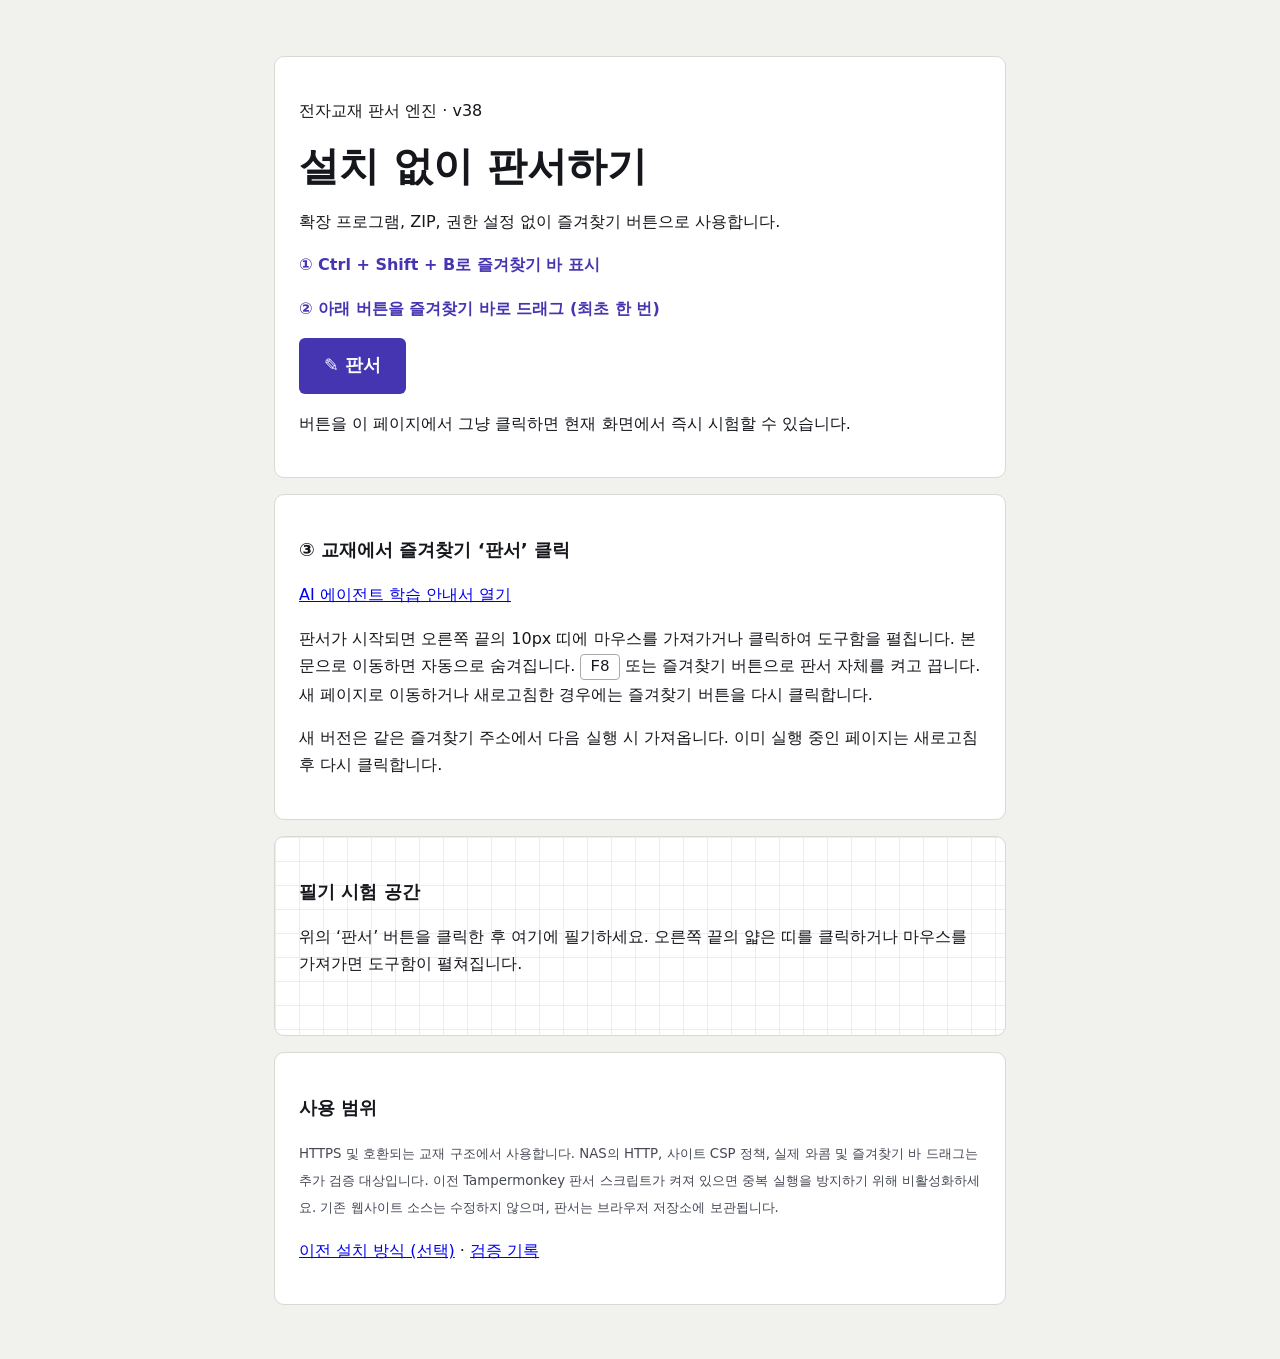
==== install/index.html @ 91fb4734 "v38 compact edge drawer with auto-hide and clickable strip" ====
<!doctype html>
<html lang="ko"><head><meta charset="utf-8"><meta name="viewport" content="width=device-width,initial-scale=1"><title>전자교재 판서 · 설치 없이 사용</title>
<style>*{box-sizing:border-box}body{margin:0;background:#f1f2ee;color:#15171c;font:16px/1.7 system-ui,sans-serif}main{max-width:780px;margin:auto;padding:40px 24px}section{background:white;border:1px solid #d9d9d4;border-radius:10px;padding:24px;margin:16px 0}h1{font-size:clamp(1.7rem,4vw,2.5rem);line-height:1.3;margin:0}h2{font-size:1.15rem}a.bookmark{display:inline-block;background:#4635b1;color:white;text-decoration:none;padding:13px 25px;border-radius:6px;font-weight:700;font-size:1.1rem;cursor:grab}a:focus-visible{outline:3px solid #b17b00;outline-offset:3px}kbd{border:1px solid #aaa;border-radius:4px;background:white;padding:3px 9px}.paper{min-height:200px;background-image:linear-gradient(#ececf0 1px,transparent 1px),linear-gradient(90deg,#ececf0 1px,transparent 1px);background-size:24px 24px}small{color:#454954}.hint{font-weight:600;color:#4635b1}</style></head><body><main>
<section id="setup"><p>전자교재 판서 엔진 · v38</p><h1>설치 없이 판서하기</h1><p>확장 프로그램, ZIP, 권한 설정 없이 즐겨찾기 버튼으로 사용합니다.</p>
<p class="hint">① Ctrl + Shift + B로 즐겨찾기 바 표시</p><p class="hint">② 아래 버튼을 즐겨찾기 바로 드래그 (최초 한 번)</p>
<p><a class="bookmark" draggable="true" href="javascript:(()=>{if(!window.isSecureContext||!/^https?:$/.test(location.protocol)){alert('HTTPS 교재에서 사용하세요.');return}if(window.__YJA_BOOKMARK_V1){window.__YJA_BOOKMARK_V1.toggle();return}if(document.getElementById('yja-bookmark-entry'))return;const s=document.createElement('script');s.id='yja-bookmark-entry';s.src='https://yuul-jung.github.io/textbook_handwirte_engine/install/annotation-bookmark.js?t='+Date.now();s.referrerPolicy='no-referrer';s.onload=()=>s.remove();s.onerror=()=>{s.remove();alert('판서 엔진을 불러올 수 없습니다. 네트워크 또는 사이트 보안 정책을 확인하세요.')};document.head.append(s)})();" title="즐겨찾기 바로 드래그하거나 현재 페이지에서 클릭하여 시험">✎ 판서</a></p>
<p>버튼을 이 페이지에서 그냥 클릭하면 현재 화면에서 즉시 시험할 수 있습니다.</p></section>
<section id="usage"><h2>③ 교재에서 즐겨찾기 ‘판서’ 클릭</h2><p><a href="https://yuul-jung.github.io/ai-agent-engineering/" target="_blank" rel="noopener">AI 에이전트 학습 안내서 열기</a></p><p>판서가 시작되면 오른쪽 끝의 10px 띠에 마우스를 가져가거나 클릭하여 도구함을 펼칩니다. 본문으로 이동하면 자동으로 숨겨집니다. <kbd>F8</kbd> 또는 즐겨찾기 버튼으로 판서 자체를 켜고 끕니다. 새 페이지로 이동하거나 새로고침한 경우에는 즐겨찾기 버튼을 다시 클릭합니다.</p><p>새 버전은 같은 즐겨찾기 주소에서 다음 실행 시 가져옵니다. 이미 실행 중인 페이지는 새로고침 후 다시 클릭합니다.</p></section>
<section id="paper" class="paper"><h2>필기 시험 공간</h2><p>위의 ‘판서’ 버튼을 클릭한 후 여기에 필기하세요. 오른쪽 끝의 얇은 띠를 클릭하거나 마우스를 가져가면 도구함이 펼쳐집니다.</p></section>
<section id="notes"><h2>사용 범위</h2><p><small>HTTPS 및 호환되는 교재 구조에서 사용합니다. NAS의 HTTP, 사이트 CSP 정책, 실제 와콤 및 즐겨찾기 바 드래그는 추가 검증 대상입니다. 이전 Tampermonkey 판서 스크립트가 켜져 있으면 중복 실행을 방지하기 위해 비활성화하세요. 기존 웹사이트 소스는 수정하지 않으며, 판서는 브라우저 저장소에 보관됩니다.</small></p><p><a href="./legacy.html">이전 설치 방식 (선택)</a> · <a href="https://github.com/Yuul-Jung/textbook_handwirte_engine/blob/main/VALIDATION_BOOKMARK_v38.md">검증 기록</a></p></section>
</main></body></html>
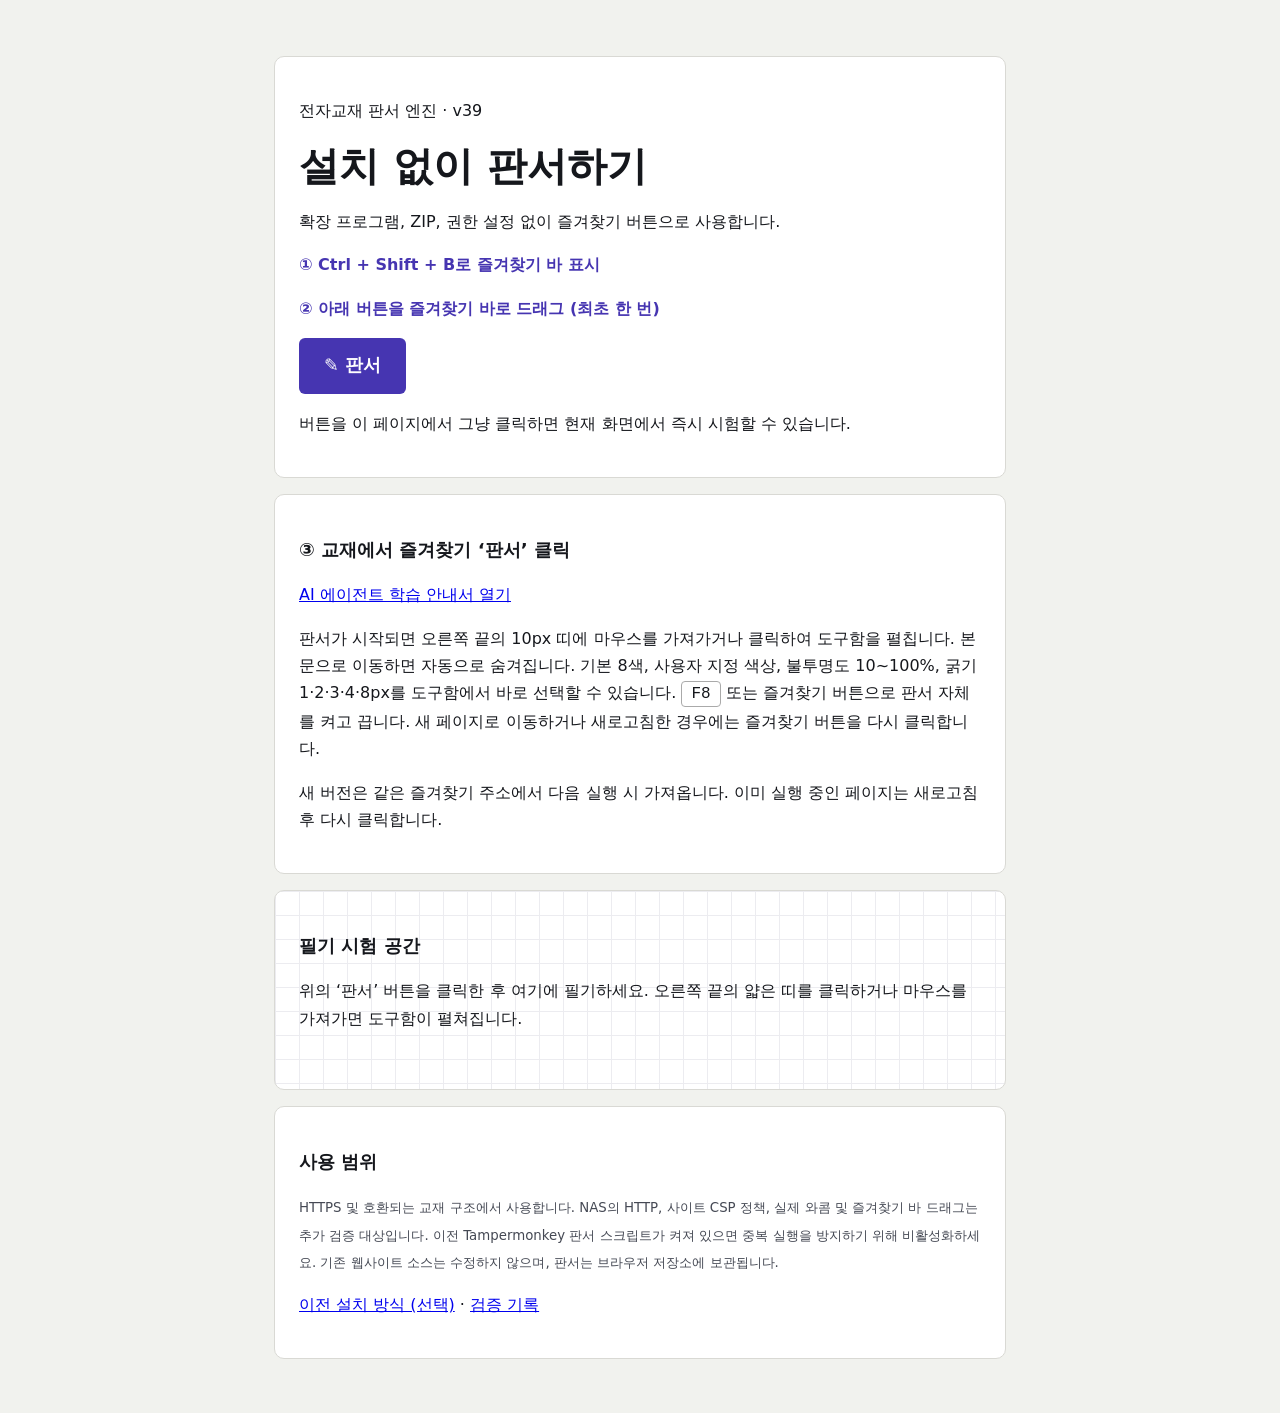
==== commit b103ac18: "v39 compact toolbar, custom ink color, opacity and fine widths" ====
--- a/install/index.html
+++ b/install/index.html
@@ -1,11 +1,11 @@
 <!doctype html>
 <html lang="ko"><head><meta charset="utf-8"><meta name="viewport" content="width=device-width,initial-scale=1"><title>전자교재 판서 · 설치 없이 사용</title>
 <style>*{box-sizing:border-box}body{margin:0;background:#f1f2ee;color:#15171c;font:16px/1.7 system-ui,sans-serif}main{max-width:780px;margin:auto;padding:40px 24px}section{background:white;border:1px solid #d9d9d4;border-radius:10px;padding:24px;margin:16px 0}h1{font-size:clamp(1.7rem,4vw,2.5rem);line-height:1.3;margin:0}h2{font-size:1.15rem}a.bookmark{display:inline-block;background:#4635b1;color:white;text-decoration:none;padding:13px 25px;border-radius:6px;font-weight:700;font-size:1.1rem;cursor:grab}a:focus-visible{outline:3px solid #b17b00;outline-offset:3px}kbd{border:1px solid #aaa;border-radius:4px;background:white;padding:3px 9px}.paper{min-height:200px;background-image:linear-gradient(#ececf0 1px,transparent 1px),linear-gradient(90deg,#ececf0 1px,transparent 1px);background-size:24px 24px}small{color:#454954}.hint{font-weight:600;color:#4635b1}</style></head><body><main>
-<section id="setup"><p>전자교재 판서 엔진 · v38</p><h1>설치 없이 판서하기</h1><p>확장 프로그램, ZIP, 권한 설정 없이 즐겨찾기 버튼으로 사용합니다.</p>
+<section id="setup"><p>전자교재 판서 엔진 · v39</p><h1>설치 없이 판서하기</h1><p>확장 프로그램, ZIP, 권한 설정 없이 즐겨찾기 버튼으로 사용합니다.</p>
 <p class="hint">① Ctrl + Shift + B로 즐겨찾기 바 표시</p><p class="hint">② 아래 버튼을 즐겨찾기 바로 드래그 (최초 한 번)</p>
 <p><a class="bookmark" draggable="true" href="javascript:(()=>{if(!window.isSecureContext||!/^https?:$/.test(location.protocol)){alert('HTTPS 교재에서 사용하세요.');return}if(window.__YJA_BOOKMARK_V1){window.__YJA_BOOKMARK_V1.toggle();return}if(document.getElementById('yja-bookmark-entry'))return;const s=document.createElement('script');s.id='yja-bookmark-entry';s.src='https://yuul-jung.github.io/textbook_handwirte_engine/install/annotation-bookmark.js?t='+Date.now();s.referrerPolicy='no-referrer';s.onload=()=>s.remove();s.onerror=()=>{s.remove();alert('판서 엔진을 불러올 수 없습니다. 네트워크 또는 사이트 보안 정책을 확인하세요.')};document.head.append(s)})();" title="즐겨찾기 바로 드래그하거나 현재 페이지에서 클릭하여 시험">✎ 판서</a></p>
 <p>버튼을 이 페이지에서 그냥 클릭하면 현재 화면에서 즉시 시험할 수 있습니다.</p></section>
-<section id="usage"><h2>③ 교재에서 즐겨찾기 ‘판서’ 클릭</h2><p><a href="https://yuul-jung.github.io/ai-agent-engineering/" target="_blank" rel="noopener">AI 에이전트 학습 안내서 열기</a></p><p>판서가 시작되면 오른쪽 끝의 10px 띠에 마우스를 가져가거나 클릭하여 도구함을 펼칩니다. 본문으로 이동하면 자동으로 숨겨집니다. <kbd>F8</kbd> 또는 즐겨찾기 버튼으로 판서 자체를 켜고 끕니다. 새 페이지로 이동하거나 새로고침한 경우에는 즐겨찾기 버튼을 다시 클릭합니다.</p><p>새 버전은 같은 즐겨찾기 주소에서 다음 실행 시 가져옵니다. 이미 실행 중인 페이지는 새로고침 후 다시 클릭합니다.</p></section>
+<section id="usage"><h2>③ 교재에서 즐겨찾기 ‘판서’ 클릭</h2><p><a href="https://yuul-jung.github.io/ai-agent-engineering/" target="_blank" rel="noopener">AI 에이전트 학습 안내서 열기</a></p><p>판서가 시작되면 오른쪽 끝의 10px 띠에 마우스를 가져가거나 클릭하여 도구함을 펼칩니다. 본문으로 이동하면 자동으로 숨겨집니다. 기본 8색, 사용자 지정 색상, 불투명도 10~100%, 굵기 1·2·3·4·8px를 도구함에서 바로 선택할 수 있습니다. <kbd>F8</kbd> 또는 즐겨찾기 버튼으로 판서 자체를 켜고 끕니다. 새 페이지로 이동하거나 새로고침한 경우에는 즐겨찾기 버튼을 다시 클릭합니다.</p><p>새 버전은 같은 즐겨찾기 주소에서 다음 실행 시 가져옵니다. 이미 실행 중인 페이지는 새로고침 후 다시 클릭합니다.</p></section>
 <section id="paper" class="paper"><h2>필기 시험 공간</h2><p>위의 ‘판서’ 버튼을 클릭한 후 여기에 필기하세요. 오른쪽 끝의 얇은 띠를 클릭하거나 마우스를 가져가면 도구함이 펼쳐집니다.</p></section>
-<section id="notes"><h2>사용 범위</h2><p><small>HTTPS 및 호환되는 교재 구조에서 사용합니다. NAS의 HTTP, 사이트 CSP 정책, 실제 와콤 및 즐겨찾기 바 드래그는 추가 검증 대상입니다. 이전 Tampermonkey 판서 스크립트가 켜져 있으면 중복 실행을 방지하기 위해 비활성화하세요. 기존 웹사이트 소스는 수정하지 않으며, 판서는 브라우저 저장소에 보관됩니다.</small></p><p><a href="./legacy.html">이전 설치 방식 (선택)</a> · <a href="https://github.com/Yuul-Jung/textbook_handwirte_engine/blob/main/VALIDATION_BOOKMARK_v38.md">검증 기록</a></p></section>
+<section id="notes"><h2>사용 범위</h2><p><small>HTTPS 및 호환되는 교재 구조에서 사용합니다. NAS의 HTTP, 사이트 CSP 정책, 실제 와콤 및 즐겨찾기 바 드래그는 추가 검증 대상입니다. 이전 Tampermonkey 판서 스크립트가 켜져 있으면 중복 실행을 방지하기 위해 비활성화하세요. 기존 웹사이트 소스는 수정하지 않으며, 판서는 브라우저 저장소에 보관됩니다.</small></p><p><a href="./legacy.html">이전 설치 방식 (선택)</a> · <a href="https://github.com/Yuul-Jung/textbook_handwirte_engine/blob/main/VALIDATION_BOOKMARK_v39.md">검증 기록</a></p></section>
 </main></body></html>
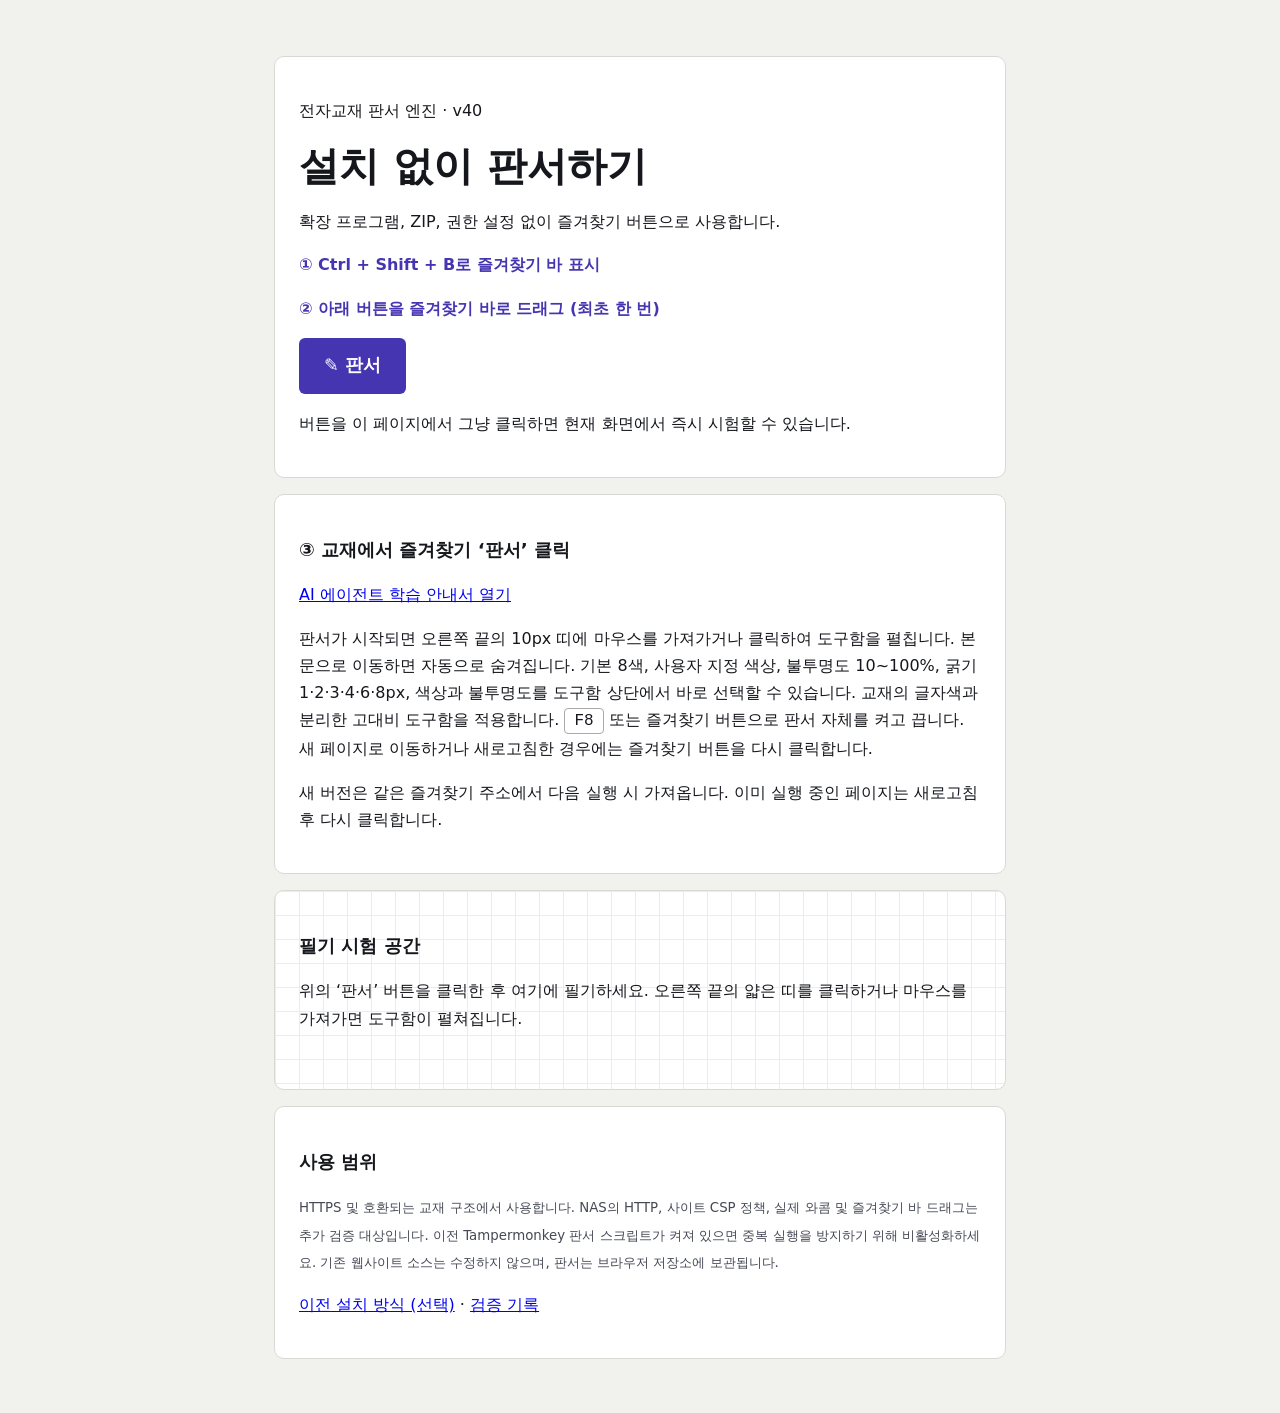
==== commit 4bd75db7: "v40 high-contrast compact toolbar, priority ink controls and 6px width" ====
--- a/install/index.html
+++ b/install/index.html
@@ -1,11 +1,11 @@
 <!doctype html>
 <html lang="ko"><head><meta charset="utf-8"><meta name="viewport" content="width=device-width,initial-scale=1"><title>전자교재 판서 · 설치 없이 사용</title>
 <style>*{box-sizing:border-box}body{margin:0;background:#f1f2ee;color:#15171c;font:16px/1.7 system-ui,sans-serif}main{max-width:780px;margin:auto;padding:40px 24px}section{background:white;border:1px solid #d9d9d4;border-radius:10px;padding:24px;margin:16px 0}h1{font-size:clamp(1.7rem,4vw,2.5rem);line-height:1.3;margin:0}h2{font-size:1.15rem}a.bookmark{display:inline-block;background:#4635b1;color:white;text-decoration:none;padding:13px 25px;border-radius:6px;font-weight:700;font-size:1.1rem;cursor:grab}a:focus-visible{outline:3px solid #b17b00;outline-offset:3px}kbd{border:1px solid #aaa;border-radius:4px;background:white;padding:3px 9px}.paper{min-height:200px;background-image:linear-gradient(#ececf0 1px,transparent 1px),linear-gradient(90deg,#ececf0 1px,transparent 1px);background-size:24px 24px}small{color:#454954}.hint{font-weight:600;color:#4635b1}</style></head><body><main>
-<section id="setup"><p>전자교재 판서 엔진 · v39</p><h1>설치 없이 판서하기</h1><p>확장 프로그램, ZIP, 권한 설정 없이 즐겨찾기 버튼으로 사용합니다.</p>
+<section id="setup"><p>전자교재 판서 엔진 · v40</p><h1>설치 없이 판서하기</h1><p>확장 프로그램, ZIP, 권한 설정 없이 즐겨찾기 버튼으로 사용합니다.</p>
 <p class="hint">① Ctrl + Shift + B로 즐겨찾기 바 표시</p><p class="hint">② 아래 버튼을 즐겨찾기 바로 드래그 (최초 한 번)</p>
 <p><a class="bookmark" draggable="true" href="javascript:(()=>{if(!window.isSecureContext||!/^https?:$/.test(location.protocol)){alert('HTTPS 교재에서 사용하세요.');return}if(window.__YJA_BOOKMARK_V1){window.__YJA_BOOKMARK_V1.toggle();return}if(document.getElementById('yja-bookmark-entry'))return;const s=document.createElement('script');s.id='yja-bookmark-entry';s.src='https://yuul-jung.github.io/textbook_handwirte_engine/install/annotation-bookmark.js?t='+Date.now();s.referrerPolicy='no-referrer';s.onload=()=>s.remove();s.onerror=()=>{s.remove();alert('판서 엔진을 불러올 수 없습니다. 네트워크 또는 사이트 보안 정책을 확인하세요.')};document.head.append(s)})();" title="즐겨찾기 바로 드래그하거나 현재 페이지에서 클릭하여 시험">✎ 판서</a></p>
 <p>버튼을 이 페이지에서 그냥 클릭하면 현재 화면에서 즉시 시험할 수 있습니다.</p></section>
-<section id="usage"><h2>③ 교재에서 즐겨찾기 ‘판서’ 클릭</h2><p><a href="https://yuul-jung.github.io/ai-agent-engineering/" target="_blank" rel="noopener">AI 에이전트 학습 안내서 열기</a></p><p>판서가 시작되면 오른쪽 끝의 10px 띠에 마우스를 가져가거나 클릭하여 도구함을 펼칩니다. 본문으로 이동하면 자동으로 숨겨집니다. 기본 8색, 사용자 지정 색상, 불투명도 10~100%, 굵기 1·2·3·4·8px를 도구함에서 바로 선택할 수 있습니다. <kbd>F8</kbd> 또는 즐겨찾기 버튼으로 판서 자체를 켜고 끕니다. 새 페이지로 이동하거나 새로고침한 경우에는 즐겨찾기 버튼을 다시 클릭합니다.</p><p>새 버전은 같은 즐겨찾기 주소에서 다음 실행 시 가져옵니다. 이미 실행 중인 페이지는 새로고침 후 다시 클릭합니다.</p></section>
+<section id="usage"><h2>③ 교재에서 즐겨찾기 ‘판서’ 클릭</h2><p><a href="https://yuul-jung.github.io/ai-agent-engineering/" target="_blank" rel="noopener">AI 에이전트 학습 안내서 열기</a></p><p>판서가 시작되면 오른쪽 끝의 10px 띠에 마우스를 가져가거나 클릭하여 도구함을 펼칩니다. 본문으로 이동하면 자동으로 숨겨집니다. 기본 8색, 사용자 지정 색상, 불투명도 10~100%, 굵기 1·2·3·4·6·8px, 색상과 불투명도를 도구함 상단에서 바로 선택할 수 있습니다. 교재의 글자색과 분리한 고대비 도구함을 적용합니다. <kbd>F8</kbd> 또는 즐겨찾기 버튼으로 판서 자체를 켜고 끕니다. 새 페이지로 이동하거나 새로고침한 경우에는 즐겨찾기 버튼을 다시 클릭합니다.</p><p>새 버전은 같은 즐겨찾기 주소에서 다음 실행 시 가져옵니다. 이미 실행 중인 페이지는 새로고침 후 다시 클릭합니다.</p></section>
 <section id="paper" class="paper"><h2>필기 시험 공간</h2><p>위의 ‘판서’ 버튼을 클릭한 후 여기에 필기하세요. 오른쪽 끝의 얇은 띠를 클릭하거나 마우스를 가져가면 도구함이 펼쳐집니다.</p></section>
-<section id="notes"><h2>사용 범위</h2><p><small>HTTPS 및 호환되는 교재 구조에서 사용합니다. NAS의 HTTP, 사이트 CSP 정책, 실제 와콤 및 즐겨찾기 바 드래그는 추가 검증 대상입니다. 이전 Tampermonkey 판서 스크립트가 켜져 있으면 중복 실행을 방지하기 위해 비활성화하세요. 기존 웹사이트 소스는 수정하지 않으며, 판서는 브라우저 저장소에 보관됩니다.</small></p><p><a href="./legacy.html">이전 설치 방식 (선택)</a> · <a href="https://github.com/Yuul-Jung/textbook_handwirte_engine/blob/main/VALIDATION_BOOKMARK_v39.md">검증 기록</a></p></section>
+<section id="notes"><h2>사용 범위</h2><p><small>HTTPS 및 호환되는 교재 구조에서 사용합니다. NAS의 HTTP, 사이트 CSP 정책, 실제 와콤 및 즐겨찾기 바 드래그는 추가 검증 대상입니다. 이전 Tampermonkey 판서 스크립트가 켜져 있으면 중복 실행을 방지하기 위해 비활성화하세요. 기존 웹사이트 소스는 수정하지 않으며, 판서는 브라우저 저장소에 보관됩니다.</small></p><p><a href="./legacy.html">이전 설치 방식 (선택)</a> · <a href="https://github.com/Yuul-Jung/textbook_handwirte_engine/blob/main/VALIDATION_BOOKMARK_v40.md">검증 기록</a></p></section>
 </main></body></html>
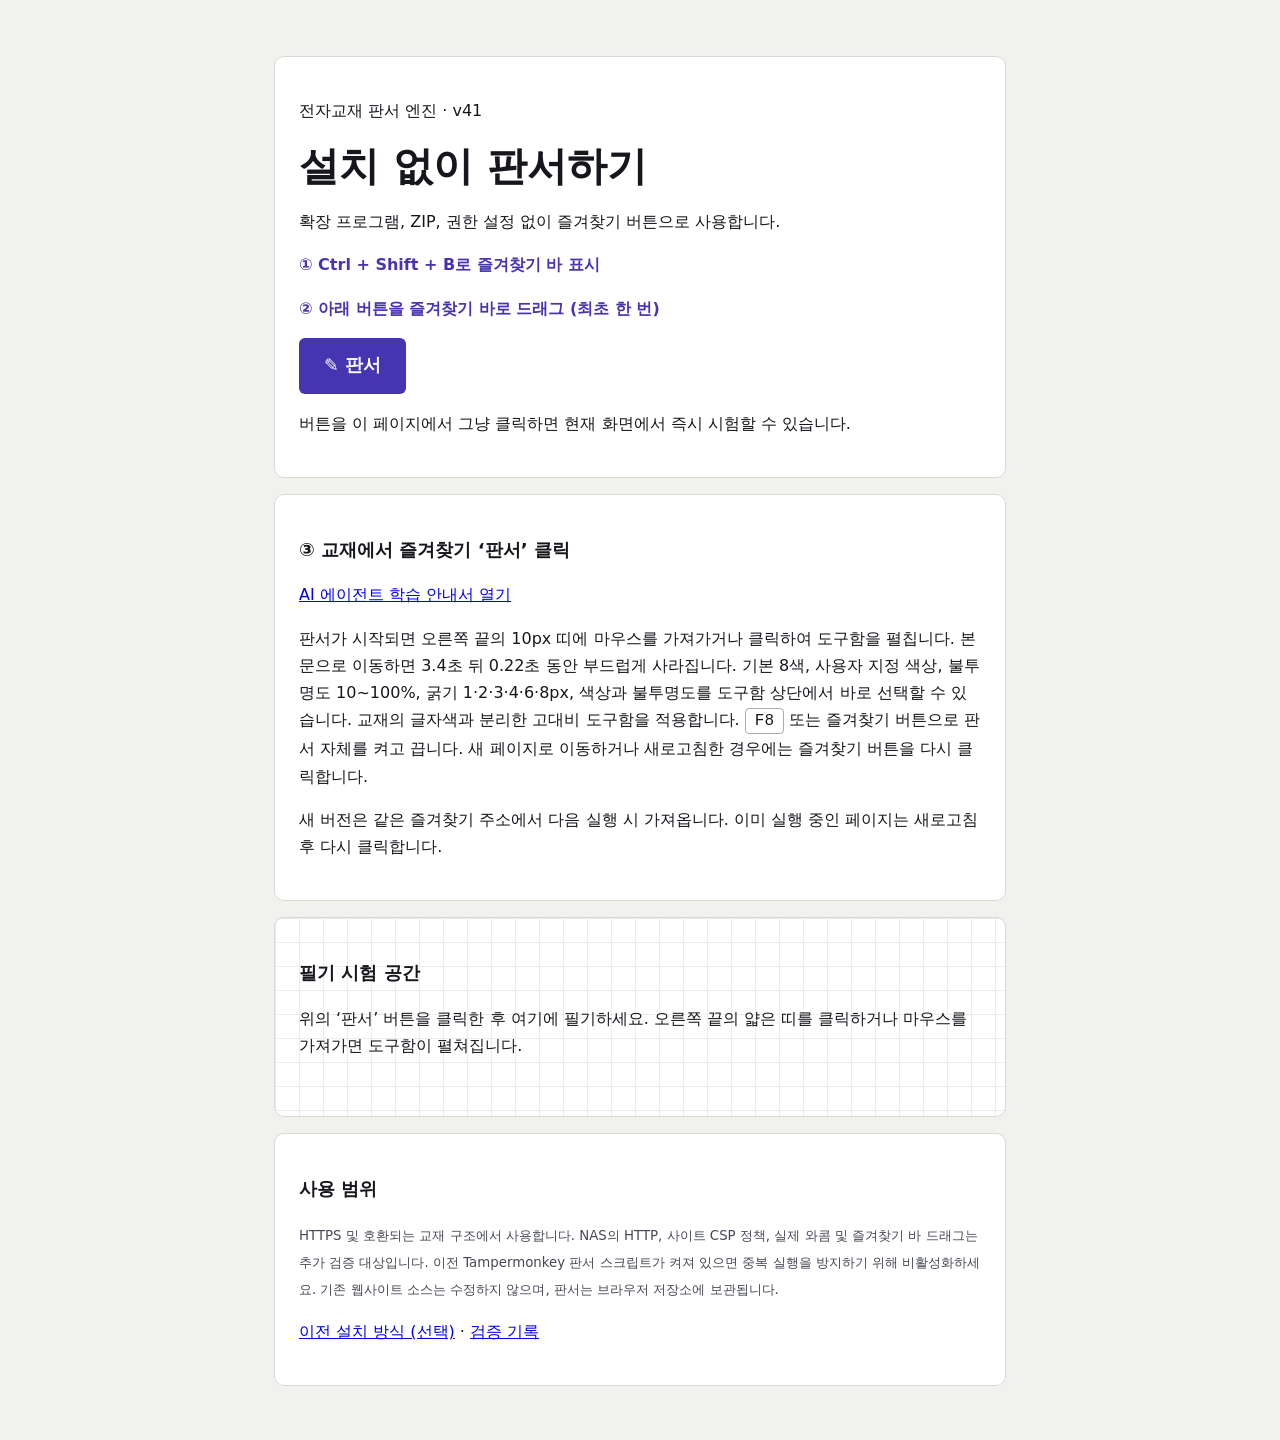
==== commit 2a72c9fe: "v41 equal compact width controls and graceful delayed drawer hiding" ====
--- a/install/index.html
+++ b/install/index.html
@@ -1,11 +1,11 @@
 <!doctype html>
 <html lang="ko"><head><meta charset="utf-8"><meta name="viewport" content="width=device-width,initial-scale=1"><title>전자교재 판서 · 설치 없이 사용</title>
 <style>*{box-sizing:border-box}body{margin:0;background:#f1f2ee;color:#15171c;font:16px/1.7 system-ui,sans-serif}main{max-width:780px;margin:auto;padding:40px 24px}section{background:white;border:1px solid #d9d9d4;border-radius:10px;padding:24px;margin:16px 0}h1{font-size:clamp(1.7rem,4vw,2.5rem);line-height:1.3;margin:0}h2{font-size:1.15rem}a.bookmark{display:inline-block;background:#4635b1;color:white;text-decoration:none;padding:13px 25px;border-radius:6px;font-weight:700;font-size:1.1rem;cursor:grab}a:focus-visible{outline:3px solid #b17b00;outline-offset:3px}kbd{border:1px solid #aaa;border-radius:4px;background:white;padding:3px 9px}.paper{min-height:200px;background-image:linear-gradient(#ececf0 1px,transparent 1px),linear-gradient(90deg,#ececf0 1px,transparent 1px);background-size:24px 24px}small{color:#454954}.hint{font-weight:600;color:#4635b1}</style></head><body><main>
-<section id="setup"><p>전자교재 판서 엔진 · v40</p><h1>설치 없이 판서하기</h1><p>확장 프로그램, ZIP, 권한 설정 없이 즐겨찾기 버튼으로 사용합니다.</p>
+<section id="setup"><p>전자교재 판서 엔진 · v41</p><h1>설치 없이 판서하기</h1><p>확장 프로그램, ZIP, 권한 설정 없이 즐겨찾기 버튼으로 사용합니다.</p>
 <p class="hint">① Ctrl + Shift + B로 즐겨찾기 바 표시</p><p class="hint">② 아래 버튼을 즐겨찾기 바로 드래그 (최초 한 번)</p>
 <p><a class="bookmark" draggable="true" href="javascript:(()=>{if(!window.isSecureContext||!/^https?:$/.test(location.protocol)){alert('HTTPS 교재에서 사용하세요.');return}if(window.__YJA_BOOKMARK_V1){window.__YJA_BOOKMARK_V1.toggle();return}if(document.getElementById('yja-bookmark-entry'))return;const s=document.createElement('script');s.id='yja-bookmark-entry';s.src='https://yuul-jung.github.io/textbook_handwirte_engine/install/annotation-bookmark.js?t='+Date.now();s.referrerPolicy='no-referrer';s.onload=()=>s.remove();s.onerror=()=>{s.remove();alert('판서 엔진을 불러올 수 없습니다. 네트워크 또는 사이트 보안 정책을 확인하세요.')};document.head.append(s)})();" title="즐겨찾기 바로 드래그하거나 현재 페이지에서 클릭하여 시험">✎ 판서</a></p>
 <p>버튼을 이 페이지에서 그냥 클릭하면 현재 화면에서 즉시 시험할 수 있습니다.</p></section>
-<section id="usage"><h2>③ 교재에서 즐겨찾기 ‘판서’ 클릭</h2><p><a href="https://yuul-jung.github.io/ai-agent-engineering/" target="_blank" rel="noopener">AI 에이전트 학습 안내서 열기</a></p><p>판서가 시작되면 오른쪽 끝의 10px 띠에 마우스를 가져가거나 클릭하여 도구함을 펼칩니다. 본문으로 이동하면 자동으로 숨겨집니다. 기본 8색, 사용자 지정 색상, 불투명도 10~100%, 굵기 1·2·3·4·6·8px, 색상과 불투명도를 도구함 상단에서 바로 선택할 수 있습니다. 교재의 글자색과 분리한 고대비 도구함을 적용합니다. <kbd>F8</kbd> 또는 즐겨찾기 버튼으로 판서 자체를 켜고 끕니다. 새 페이지로 이동하거나 새로고침한 경우에는 즐겨찾기 버튼을 다시 클릭합니다.</p><p>새 버전은 같은 즐겨찾기 주소에서 다음 실행 시 가져옵니다. 이미 실행 중인 페이지는 새로고침 후 다시 클릭합니다.</p></section>
+<section id="usage"><h2>③ 교재에서 즐겨찾기 ‘판서’ 클릭</h2><p><a href="https://yuul-jung.github.io/ai-agent-engineering/" target="_blank" rel="noopener">AI 에이전트 학습 안내서 열기</a></p><p>판서가 시작되면 오른쪽 끝의 10px 띠에 마우스를 가져가거나 클릭하여 도구함을 펼칩니다. 본문으로 이동하면 3.4초 뒤 0.22초 동안 부드럽게 사라집니다. 기본 8색, 사용자 지정 색상, 불투명도 10~100%, 굵기 1·2·3·4·6·8px, 색상과 불투명도를 도구함 상단에서 바로 선택할 수 있습니다. 교재의 글자색과 분리한 고대비 도구함을 적용합니다. <kbd>F8</kbd> 또는 즐겨찾기 버튼으로 판서 자체를 켜고 끕니다. 새 페이지로 이동하거나 새로고침한 경우에는 즐겨찾기 버튼을 다시 클릭합니다.</p><p>새 버전은 같은 즐겨찾기 주소에서 다음 실행 시 가져옵니다. 이미 실행 중인 페이지는 새로고침 후 다시 클릭합니다.</p></section>
 <section id="paper" class="paper"><h2>필기 시험 공간</h2><p>위의 ‘판서’ 버튼을 클릭한 후 여기에 필기하세요. 오른쪽 끝의 얇은 띠를 클릭하거나 마우스를 가져가면 도구함이 펼쳐집니다.</p></section>
-<section id="notes"><h2>사용 범위</h2><p><small>HTTPS 및 호환되는 교재 구조에서 사용합니다. NAS의 HTTP, 사이트 CSP 정책, 실제 와콤 및 즐겨찾기 바 드래그는 추가 검증 대상입니다. 이전 Tampermonkey 판서 스크립트가 켜져 있으면 중복 실행을 방지하기 위해 비활성화하세요. 기존 웹사이트 소스는 수정하지 않으며, 판서는 브라우저 저장소에 보관됩니다.</small></p><p><a href="./legacy.html">이전 설치 방식 (선택)</a> · <a href="https://github.com/Yuul-Jung/textbook_handwirte_engine/blob/main/VALIDATION_BOOKMARK_v40.md">검증 기록</a></p></section>
+<section id="notes"><h2>사용 범위</h2><p><small>HTTPS 및 호환되는 교재 구조에서 사용합니다. NAS의 HTTP, 사이트 CSP 정책, 실제 와콤 및 즐겨찾기 바 드래그는 추가 검증 대상입니다. 이전 Tampermonkey 판서 스크립트가 켜져 있으면 중복 실행을 방지하기 위해 비활성화하세요. 기존 웹사이트 소스는 수정하지 않으며, 판서는 브라우저 저장소에 보관됩니다.</small></p><p><a href="./legacy.html">이전 설치 방식 (선택)</a> · <a href="https://github.com/Yuul-Jung/textbook_handwirte_engine/blob/main/VALIDATION_BOOKMARK_v41.md">검증 기록</a></p></section>
 </main></body></html>
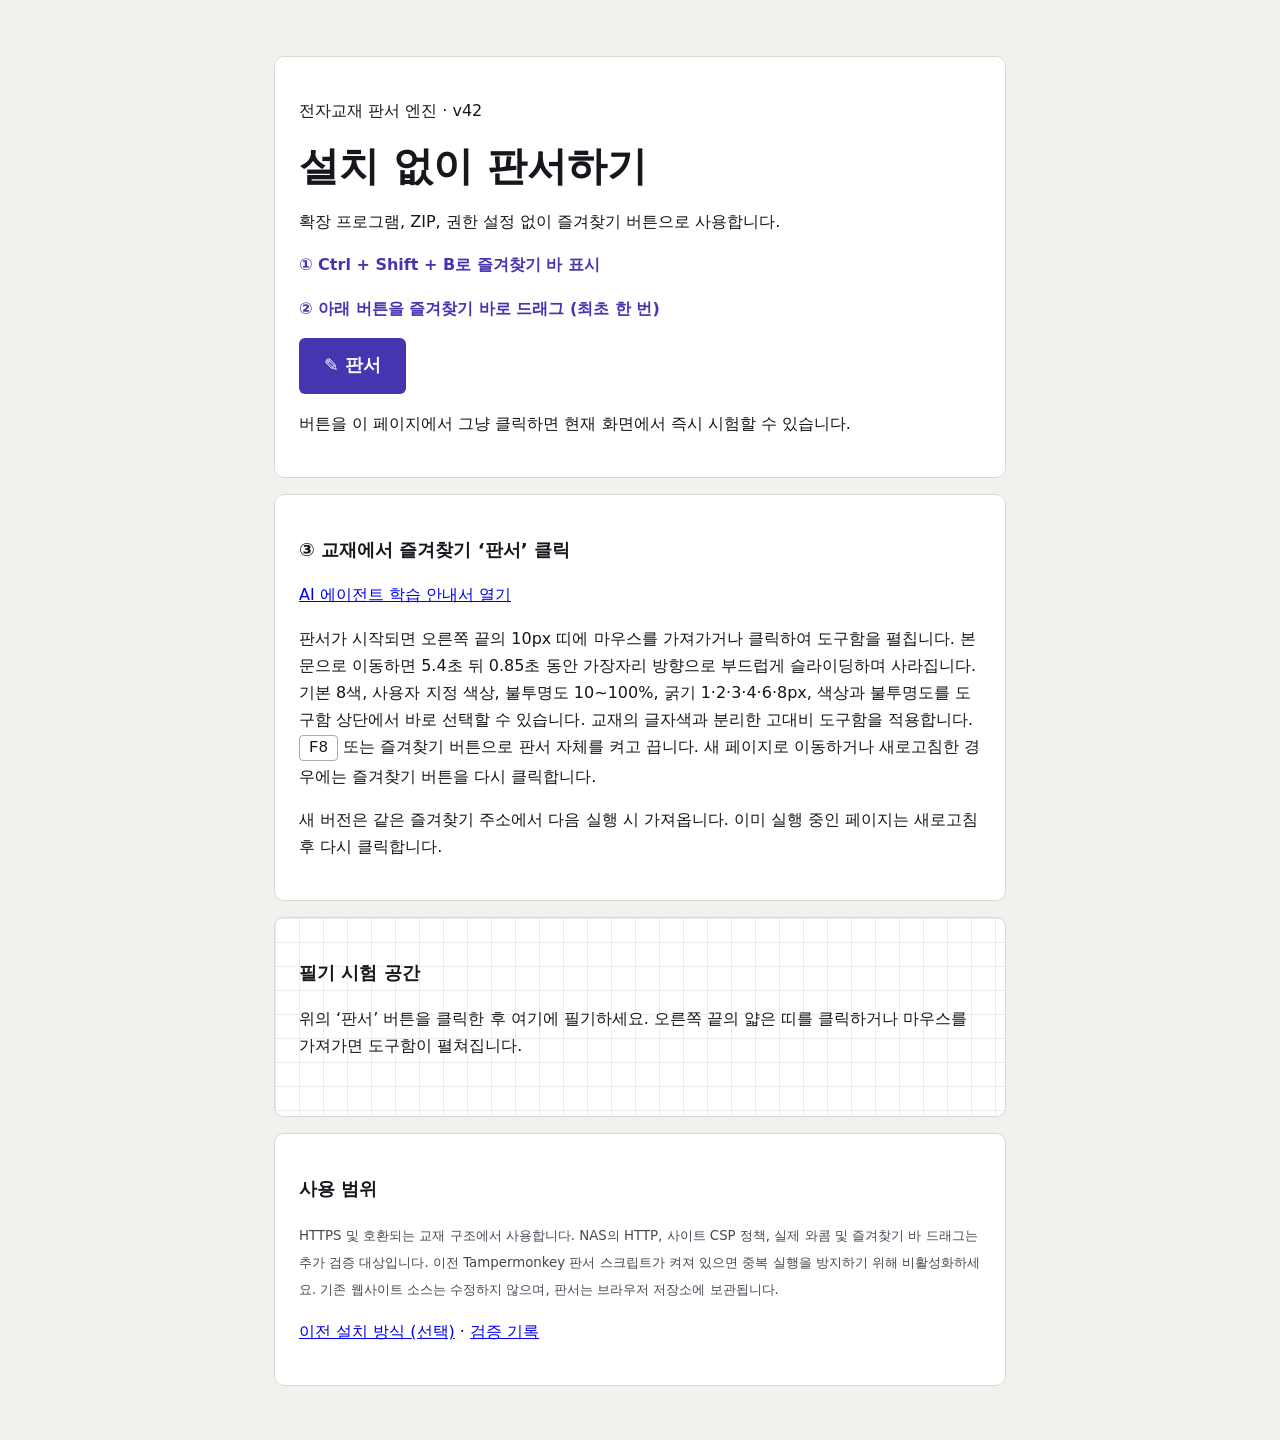
==== commit d5f4d389: "v42 slow edge slide and 5.4 second drawer timeout" ====
--- a/install/index.html
+++ b/install/index.html
@@ -1,11 +1,11 @@
 <!doctype html>
 <html lang="ko"><head><meta charset="utf-8"><meta name="viewport" content="width=device-width,initial-scale=1"><title>전자교재 판서 · 설치 없이 사용</title>
 <style>*{box-sizing:border-box}body{margin:0;background:#f1f2ee;color:#15171c;font:16px/1.7 system-ui,sans-serif}main{max-width:780px;margin:auto;padding:40px 24px}section{background:white;border:1px solid #d9d9d4;border-radius:10px;padding:24px;margin:16px 0}h1{font-size:clamp(1.7rem,4vw,2.5rem);line-height:1.3;margin:0}h2{font-size:1.15rem}a.bookmark{display:inline-block;background:#4635b1;color:white;text-decoration:none;padding:13px 25px;border-radius:6px;font-weight:700;font-size:1.1rem;cursor:grab}a:focus-visible{outline:3px solid #b17b00;outline-offset:3px}kbd{border:1px solid #aaa;border-radius:4px;background:white;padding:3px 9px}.paper{min-height:200px;background-image:linear-gradient(#ececf0 1px,transparent 1px),linear-gradient(90deg,#ececf0 1px,transparent 1px);background-size:24px 24px}small{color:#454954}.hint{font-weight:600;color:#4635b1}</style></head><body><main>
-<section id="setup"><p>전자교재 판서 엔진 · v41</p><h1>설치 없이 판서하기</h1><p>확장 프로그램, ZIP, 권한 설정 없이 즐겨찾기 버튼으로 사용합니다.</p>
+<section id="setup"><p>전자교재 판서 엔진 · v42</p><h1>설치 없이 판서하기</h1><p>확장 프로그램, ZIP, 권한 설정 없이 즐겨찾기 버튼으로 사용합니다.</p>
 <p class="hint">① Ctrl + Shift + B로 즐겨찾기 바 표시</p><p class="hint">② 아래 버튼을 즐겨찾기 바로 드래그 (최초 한 번)</p>
 <p><a class="bookmark" draggable="true" href="javascript:(()=>{if(!window.isSecureContext||!/^https?:$/.test(location.protocol)){alert('HTTPS 교재에서 사용하세요.');return}if(window.__YJA_BOOKMARK_V1){window.__YJA_BOOKMARK_V1.toggle();return}if(document.getElementById('yja-bookmark-entry'))return;const s=document.createElement('script');s.id='yja-bookmark-entry';s.src='https://yuul-jung.github.io/textbook_handwirte_engine/install/annotation-bookmark.js?t='+Date.now();s.referrerPolicy='no-referrer';s.onload=()=>s.remove();s.onerror=()=>{s.remove();alert('판서 엔진을 불러올 수 없습니다. 네트워크 또는 사이트 보안 정책을 확인하세요.')};document.head.append(s)})();" title="즐겨찾기 바로 드래그하거나 현재 페이지에서 클릭하여 시험">✎ 판서</a></p>
 <p>버튼을 이 페이지에서 그냥 클릭하면 현재 화면에서 즉시 시험할 수 있습니다.</p></section>
-<section id="usage"><h2>③ 교재에서 즐겨찾기 ‘판서’ 클릭</h2><p><a href="https://yuul-jung.github.io/ai-agent-engineering/" target="_blank" rel="noopener">AI 에이전트 학습 안내서 열기</a></p><p>판서가 시작되면 오른쪽 끝의 10px 띠에 마우스를 가져가거나 클릭하여 도구함을 펼칩니다. 본문으로 이동하면 3.4초 뒤 0.22초 동안 부드럽게 사라집니다. 기본 8색, 사용자 지정 색상, 불투명도 10~100%, 굵기 1·2·3·4·6·8px, 색상과 불투명도를 도구함 상단에서 바로 선택할 수 있습니다. 교재의 글자색과 분리한 고대비 도구함을 적용합니다. <kbd>F8</kbd> 또는 즐겨찾기 버튼으로 판서 자체를 켜고 끕니다. 새 페이지로 이동하거나 새로고침한 경우에는 즐겨찾기 버튼을 다시 클릭합니다.</p><p>새 버전은 같은 즐겨찾기 주소에서 다음 실행 시 가져옵니다. 이미 실행 중인 페이지는 새로고침 후 다시 클릭합니다.</p></section>
+<section id="usage"><h2>③ 교재에서 즐겨찾기 ‘판서’ 클릭</h2><p><a href="https://yuul-jung.github.io/ai-agent-engineering/" target="_blank" rel="noopener">AI 에이전트 학습 안내서 열기</a></p><p>판서가 시작되면 오른쪽 끝의 10px 띠에 마우스를 가져가거나 클릭하여 도구함을 펼칩니다. 본문으로 이동하면 5.4초 뒤 0.85초 동안 가장자리 방향으로 부드럽게 슬라이딩하며 사라집니다. 기본 8색, 사용자 지정 색상, 불투명도 10~100%, 굵기 1·2·3·4·6·8px, 색상과 불투명도를 도구함 상단에서 바로 선택할 수 있습니다. 교재의 글자색과 분리한 고대비 도구함을 적용합니다. <kbd>F8</kbd> 또는 즐겨찾기 버튼으로 판서 자체를 켜고 끕니다. 새 페이지로 이동하거나 새로고침한 경우에는 즐겨찾기 버튼을 다시 클릭합니다.</p><p>새 버전은 같은 즐겨찾기 주소에서 다음 실행 시 가져옵니다. 이미 실행 중인 페이지는 새로고침 후 다시 클릭합니다.</p></section>
 <section id="paper" class="paper"><h2>필기 시험 공간</h2><p>위의 ‘판서’ 버튼을 클릭한 후 여기에 필기하세요. 오른쪽 끝의 얇은 띠를 클릭하거나 마우스를 가져가면 도구함이 펼쳐집니다.</p></section>
-<section id="notes"><h2>사용 범위</h2><p><small>HTTPS 및 호환되는 교재 구조에서 사용합니다. NAS의 HTTP, 사이트 CSP 정책, 실제 와콤 및 즐겨찾기 바 드래그는 추가 검증 대상입니다. 이전 Tampermonkey 판서 스크립트가 켜져 있으면 중복 실행을 방지하기 위해 비활성화하세요. 기존 웹사이트 소스는 수정하지 않으며, 판서는 브라우저 저장소에 보관됩니다.</small></p><p><a href="./legacy.html">이전 설치 방식 (선택)</a> · <a href="https://github.com/Yuul-Jung/textbook_handwirte_engine/blob/main/VALIDATION_BOOKMARK_v41.md">검증 기록</a></p></section>
+<section id="notes"><h2>사용 범위</h2><p><small>HTTPS 및 호환되는 교재 구조에서 사용합니다. NAS의 HTTP, 사이트 CSP 정책, 실제 와콤 및 즐겨찾기 바 드래그는 추가 검증 대상입니다. 이전 Tampermonkey 판서 스크립트가 켜져 있으면 중복 실행을 방지하기 위해 비활성화하세요. 기존 웹사이트 소스는 수정하지 않으며, 판서는 브라우저 저장소에 보관됩니다.</small></p><p><a href="./legacy.html">이전 설치 방식 (선택)</a> · <a href="https://github.com/Yuul-Jung/textbook_handwirte_engine/blob/main/VALIDATION_BOOKMARK_v42.md">검증 기록</a></p></section>
 </main></body></html>
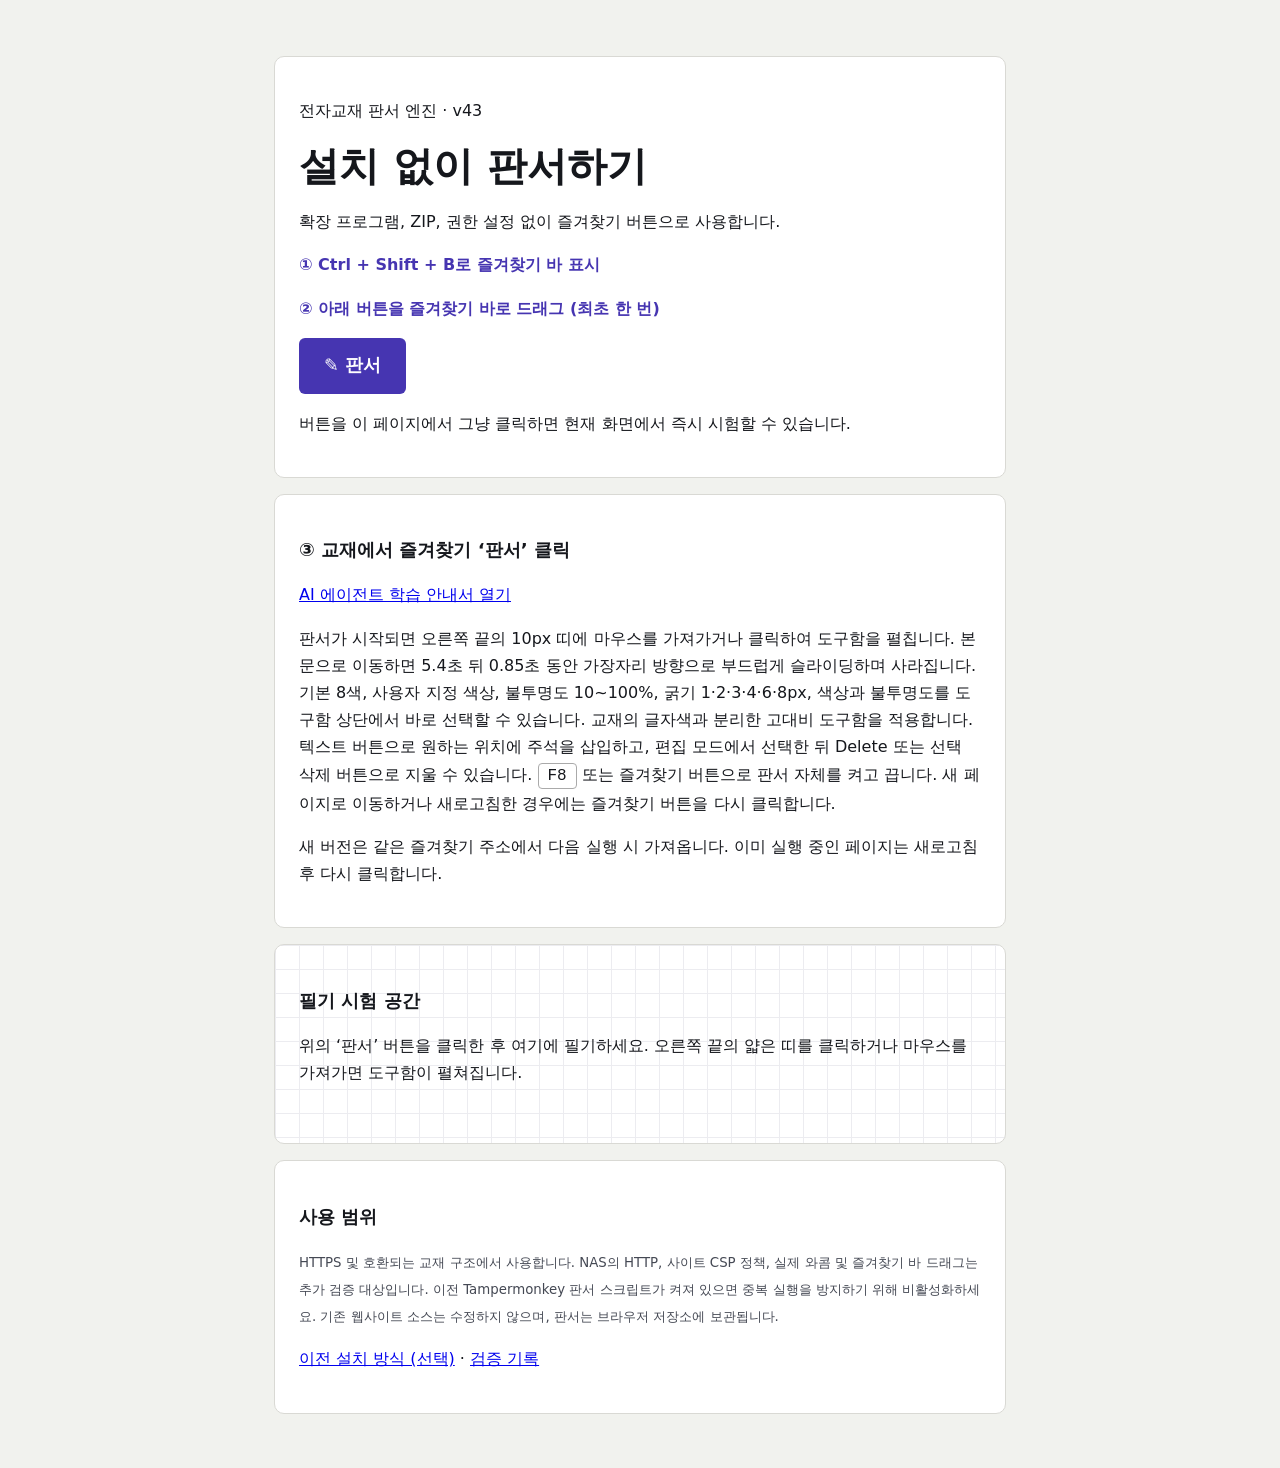
==== commit 9e1cf208: "v43 selectable text annotations and reduced toolbar top gap" ====
--- a/install/index.html
+++ b/install/index.html
@@ -1,11 +1,11 @@
 <!doctype html>
 <html lang="ko"><head><meta charset="utf-8"><meta name="viewport" content="width=device-width,initial-scale=1"><title>전자교재 판서 · 설치 없이 사용</title>
 <style>*{box-sizing:border-box}body{margin:0;background:#f1f2ee;color:#15171c;font:16px/1.7 system-ui,sans-serif}main{max-width:780px;margin:auto;padding:40px 24px}section{background:white;border:1px solid #d9d9d4;border-radius:10px;padding:24px;margin:16px 0}h1{font-size:clamp(1.7rem,4vw,2.5rem);line-height:1.3;margin:0}h2{font-size:1.15rem}a.bookmark{display:inline-block;background:#4635b1;color:white;text-decoration:none;padding:13px 25px;border-radius:6px;font-weight:700;font-size:1.1rem;cursor:grab}a:focus-visible{outline:3px solid #b17b00;outline-offset:3px}kbd{border:1px solid #aaa;border-radius:4px;background:white;padding:3px 9px}.paper{min-height:200px;background-image:linear-gradient(#ececf0 1px,transparent 1px),linear-gradient(90deg,#ececf0 1px,transparent 1px);background-size:24px 24px}small{color:#454954}.hint{font-weight:600;color:#4635b1}</style></head><body><main>
-<section id="setup"><p>전자교재 판서 엔진 · v42</p><h1>설치 없이 판서하기</h1><p>확장 프로그램, ZIP, 권한 설정 없이 즐겨찾기 버튼으로 사용합니다.</p>
+<section id="setup"><p>전자교재 판서 엔진 · v43</p><h1>설치 없이 판서하기</h1><p>확장 프로그램, ZIP, 권한 설정 없이 즐겨찾기 버튼으로 사용합니다.</p>
 <p class="hint">① Ctrl + Shift + B로 즐겨찾기 바 표시</p><p class="hint">② 아래 버튼을 즐겨찾기 바로 드래그 (최초 한 번)</p>
 <p><a class="bookmark" draggable="true" href="javascript:(()=>{if(!window.isSecureContext||!/^https?:$/.test(location.protocol)){alert('HTTPS 교재에서 사용하세요.');return}if(window.__YJA_BOOKMARK_V1){window.__YJA_BOOKMARK_V1.toggle();return}if(document.getElementById('yja-bookmark-entry'))return;const s=document.createElement('script');s.id='yja-bookmark-entry';s.src='https://yuul-jung.github.io/textbook_handwirte_engine/install/annotation-bookmark.js?t='+Date.now();s.referrerPolicy='no-referrer';s.onload=()=>s.remove();s.onerror=()=>{s.remove();alert('판서 엔진을 불러올 수 없습니다. 네트워크 또는 사이트 보안 정책을 확인하세요.')};document.head.append(s)})();" title="즐겨찾기 바로 드래그하거나 현재 페이지에서 클릭하여 시험">✎ 판서</a></p>
 <p>버튼을 이 페이지에서 그냥 클릭하면 현재 화면에서 즉시 시험할 수 있습니다.</p></section>
-<section id="usage"><h2>③ 교재에서 즐겨찾기 ‘판서’ 클릭</h2><p><a href="https://yuul-jung.github.io/ai-agent-engineering/" target="_blank" rel="noopener">AI 에이전트 학습 안내서 열기</a></p><p>판서가 시작되면 오른쪽 끝의 10px 띠에 마우스를 가져가거나 클릭하여 도구함을 펼칩니다. 본문으로 이동하면 5.4초 뒤 0.85초 동안 가장자리 방향으로 부드럽게 슬라이딩하며 사라집니다. 기본 8색, 사용자 지정 색상, 불투명도 10~100%, 굵기 1·2·3·4·6·8px, 색상과 불투명도를 도구함 상단에서 바로 선택할 수 있습니다. 교재의 글자색과 분리한 고대비 도구함을 적용합니다. <kbd>F8</kbd> 또는 즐겨찾기 버튼으로 판서 자체를 켜고 끕니다. 새 페이지로 이동하거나 새로고침한 경우에는 즐겨찾기 버튼을 다시 클릭합니다.</p><p>새 버전은 같은 즐겨찾기 주소에서 다음 실행 시 가져옵니다. 이미 실행 중인 페이지는 새로고침 후 다시 클릭합니다.</p></section>
+<section id="usage"><h2>③ 교재에서 즐겨찾기 ‘판서’ 클릭</h2><p><a href="https://yuul-jung.github.io/ai-agent-engineering/" target="_blank" rel="noopener">AI 에이전트 학습 안내서 열기</a></p><p>판서가 시작되면 오른쪽 끝의 10px 띠에 마우스를 가져가거나 클릭하여 도구함을 펼칩니다. 본문으로 이동하면 5.4초 뒤 0.85초 동안 가장자리 방향으로 부드럽게 슬라이딩하며 사라집니다. 기본 8색, 사용자 지정 색상, 불투명도 10~100%, 굵기 1·2·3·4·6·8px, 색상과 불투명도를 도구함 상단에서 바로 선택할 수 있습니다. 교재의 글자색과 분리한 고대비 도구함을 적용합니다. 텍스트 버튼으로 원하는 위치에 주석을 삽입하고, 편집 모드에서 선택한 뒤 Delete 또는 선택 삭제 버튼으로 지울 수 있습니다. <kbd>F8</kbd> 또는 즐겨찾기 버튼으로 판서 자체를 켜고 끕니다. 새 페이지로 이동하거나 새로고침한 경우에는 즐겨찾기 버튼을 다시 클릭합니다.</p><p>새 버전은 같은 즐겨찾기 주소에서 다음 실행 시 가져옵니다. 이미 실행 중인 페이지는 새로고침 후 다시 클릭합니다.</p></section>
 <section id="paper" class="paper"><h2>필기 시험 공간</h2><p>위의 ‘판서’ 버튼을 클릭한 후 여기에 필기하세요. 오른쪽 끝의 얇은 띠를 클릭하거나 마우스를 가져가면 도구함이 펼쳐집니다.</p></section>
-<section id="notes"><h2>사용 범위</h2><p><small>HTTPS 및 호환되는 교재 구조에서 사용합니다. NAS의 HTTP, 사이트 CSP 정책, 실제 와콤 및 즐겨찾기 바 드래그는 추가 검증 대상입니다. 이전 Tampermonkey 판서 스크립트가 켜져 있으면 중복 실행을 방지하기 위해 비활성화하세요. 기존 웹사이트 소스는 수정하지 않으며, 판서는 브라우저 저장소에 보관됩니다.</small></p><p><a href="./legacy.html">이전 설치 방식 (선택)</a> · <a href="https://github.com/Yuul-Jung/textbook_handwirte_engine/blob/main/VALIDATION_BOOKMARK_v42.md">검증 기록</a></p></section>
+<section id="notes"><h2>사용 범위</h2><p><small>HTTPS 및 호환되는 교재 구조에서 사용합니다. NAS의 HTTP, 사이트 CSP 정책, 실제 와콤 및 즐겨찾기 바 드래그는 추가 검증 대상입니다. 이전 Tampermonkey 판서 스크립트가 켜져 있으면 중복 실행을 방지하기 위해 비활성화하세요. 기존 웹사이트 소스는 수정하지 않으며, 판서는 브라우저 저장소에 보관됩니다.</small></p><p><a href="./legacy.html">이전 설치 방식 (선택)</a> · <a href="https://github.com/Yuul-Jung/textbook_handwirte_engine/blob/main/VALIDATION_BOOKMARK_v43.md">검증 기록</a></p></section>
 </main></body></html>
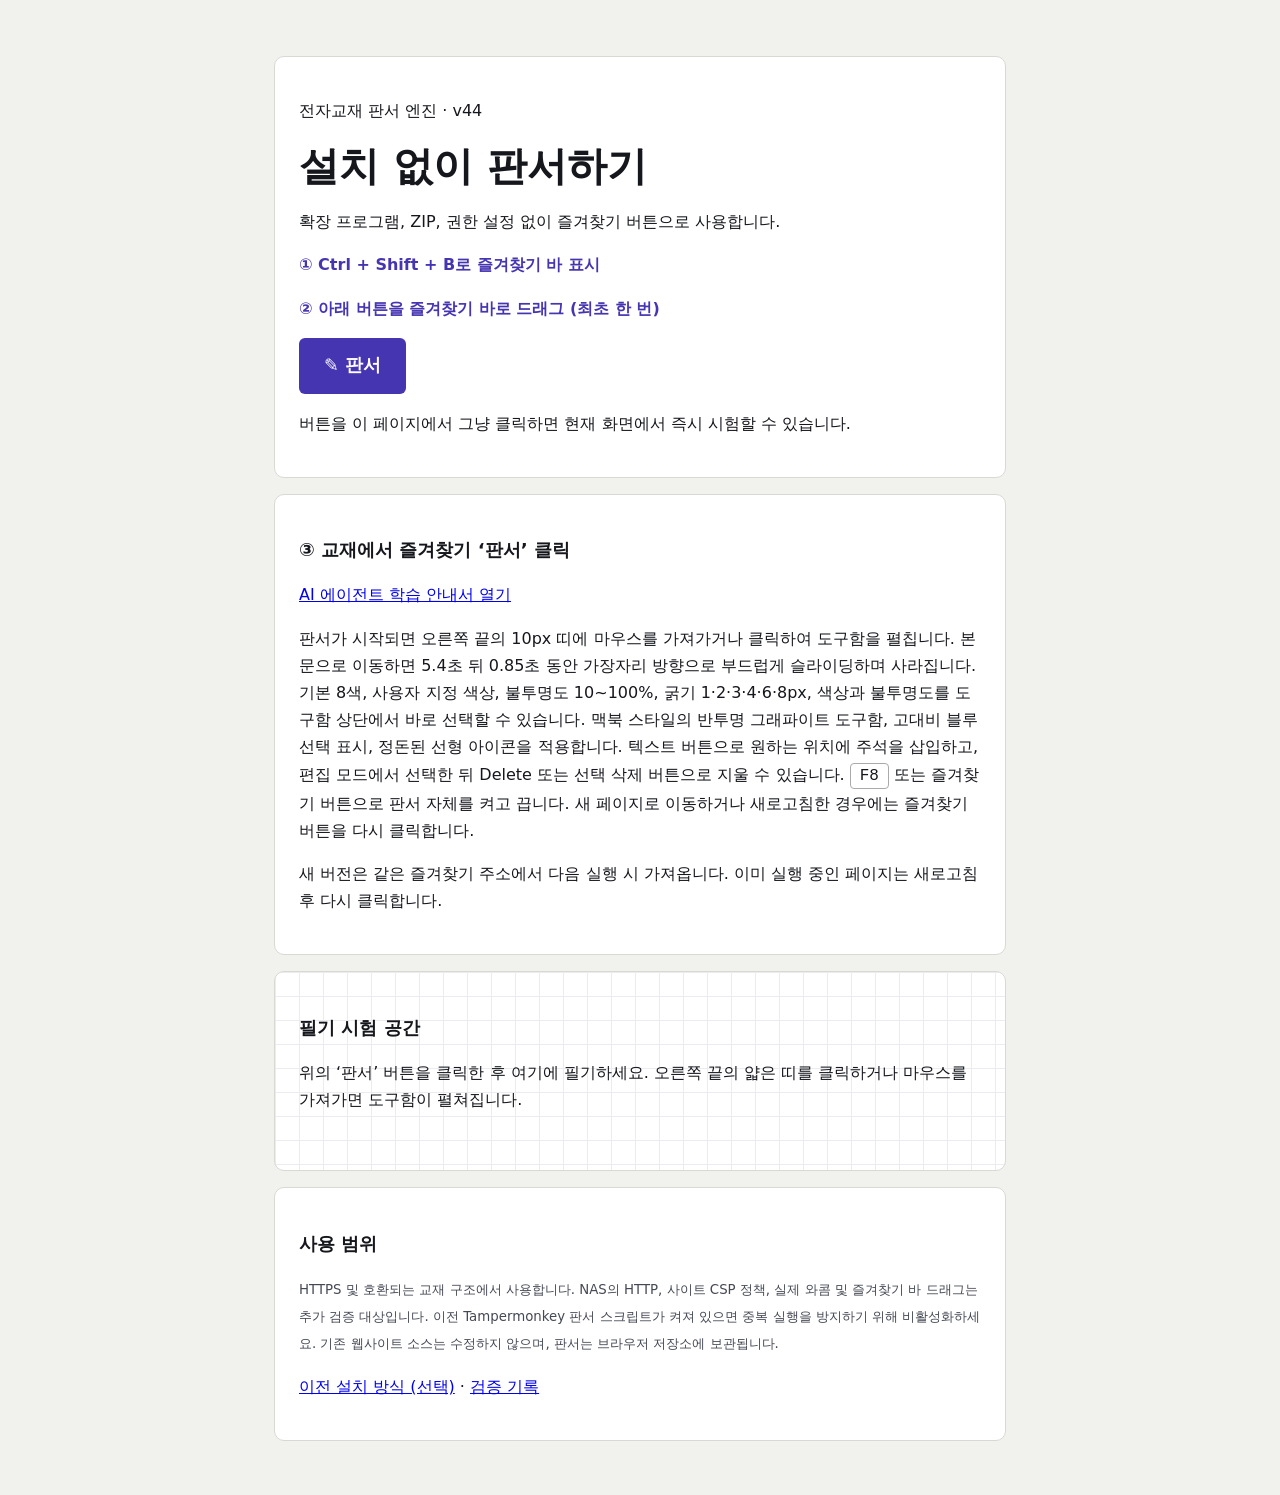
==== commit 4d1258c9: "v44 macOS-inspired graphite toolbar, contrast and outline icons" ====
--- a/install/index.html
+++ b/install/index.html
@@ -1,11 +1,11 @@
 <!doctype html>
 <html lang="ko"><head><meta charset="utf-8"><meta name="viewport" content="width=device-width,initial-scale=1"><title>전자교재 판서 · 설치 없이 사용</title>
 <style>*{box-sizing:border-box}body{margin:0;background:#f1f2ee;color:#15171c;font:16px/1.7 system-ui,sans-serif}main{max-width:780px;margin:auto;padding:40px 24px}section{background:white;border:1px solid #d9d9d4;border-radius:10px;padding:24px;margin:16px 0}h1{font-size:clamp(1.7rem,4vw,2.5rem);line-height:1.3;margin:0}h2{font-size:1.15rem}a.bookmark{display:inline-block;background:#4635b1;color:white;text-decoration:none;padding:13px 25px;border-radius:6px;font-weight:700;font-size:1.1rem;cursor:grab}a:focus-visible{outline:3px solid #b17b00;outline-offset:3px}kbd{border:1px solid #aaa;border-radius:4px;background:white;padding:3px 9px}.paper{min-height:200px;background-image:linear-gradient(#ececf0 1px,transparent 1px),linear-gradient(90deg,#ececf0 1px,transparent 1px);background-size:24px 24px}small{color:#454954}.hint{font-weight:600;color:#4635b1}</style></head><body><main>
-<section id="setup"><p>전자교재 판서 엔진 · v43</p><h1>설치 없이 판서하기</h1><p>확장 프로그램, ZIP, 권한 설정 없이 즐겨찾기 버튼으로 사용합니다.</p>
+<section id="setup"><p>전자교재 판서 엔진 · v44</p><h1>설치 없이 판서하기</h1><p>확장 프로그램, ZIP, 권한 설정 없이 즐겨찾기 버튼으로 사용합니다.</p>
 <p class="hint">① Ctrl + Shift + B로 즐겨찾기 바 표시</p><p class="hint">② 아래 버튼을 즐겨찾기 바로 드래그 (최초 한 번)</p>
 <p><a class="bookmark" draggable="true" href="javascript:(()=>{if(!window.isSecureContext||!/^https?:$/.test(location.protocol)){alert('HTTPS 교재에서 사용하세요.');return}if(window.__YJA_BOOKMARK_V1){window.__YJA_BOOKMARK_V1.toggle();return}if(document.getElementById('yja-bookmark-entry'))return;const s=document.createElement('script');s.id='yja-bookmark-entry';s.src='https://yuul-jung.github.io/textbook_handwirte_engine/install/annotation-bookmark.js?t='+Date.now();s.referrerPolicy='no-referrer';s.onload=()=>s.remove();s.onerror=()=>{s.remove();alert('판서 엔진을 불러올 수 없습니다. 네트워크 또는 사이트 보안 정책을 확인하세요.')};document.head.append(s)})();" title="즐겨찾기 바로 드래그하거나 현재 페이지에서 클릭하여 시험">✎ 판서</a></p>
 <p>버튼을 이 페이지에서 그냥 클릭하면 현재 화면에서 즉시 시험할 수 있습니다.</p></section>
-<section id="usage"><h2>③ 교재에서 즐겨찾기 ‘판서’ 클릭</h2><p><a href="https://yuul-jung.github.io/ai-agent-engineering/" target="_blank" rel="noopener">AI 에이전트 학습 안내서 열기</a></p><p>판서가 시작되면 오른쪽 끝의 10px 띠에 마우스를 가져가거나 클릭하여 도구함을 펼칩니다. 본문으로 이동하면 5.4초 뒤 0.85초 동안 가장자리 방향으로 부드럽게 슬라이딩하며 사라집니다. 기본 8색, 사용자 지정 색상, 불투명도 10~100%, 굵기 1·2·3·4·6·8px, 색상과 불투명도를 도구함 상단에서 바로 선택할 수 있습니다. 교재의 글자색과 분리한 고대비 도구함을 적용합니다. 텍스트 버튼으로 원하는 위치에 주석을 삽입하고, 편집 모드에서 선택한 뒤 Delete 또는 선택 삭제 버튼으로 지울 수 있습니다. <kbd>F8</kbd> 또는 즐겨찾기 버튼으로 판서 자체를 켜고 끕니다. 새 페이지로 이동하거나 새로고침한 경우에는 즐겨찾기 버튼을 다시 클릭합니다.</p><p>새 버전은 같은 즐겨찾기 주소에서 다음 실행 시 가져옵니다. 이미 실행 중인 페이지는 새로고침 후 다시 클릭합니다.</p></section>
+<section id="usage"><h2>③ 교재에서 즐겨찾기 ‘판서’ 클릭</h2><p><a href="https://yuul-jung.github.io/ai-agent-engineering/" target="_blank" rel="noopener">AI 에이전트 학습 안내서 열기</a></p><p>판서가 시작되면 오른쪽 끝의 10px 띠에 마우스를 가져가거나 클릭하여 도구함을 펼칩니다. 본문으로 이동하면 5.4초 뒤 0.85초 동안 가장자리 방향으로 부드럽게 슬라이딩하며 사라집니다. 기본 8색, 사용자 지정 색상, 불투명도 10~100%, 굵기 1·2·3·4·6·8px, 색상과 불투명도를 도구함 상단에서 바로 선택할 수 있습니다. 맥북 스타일의 반투명 그래파이트 도구함, 고대비 블루 선택 표시, 정돈된 선형 아이콘을 적용합니다. 텍스트 버튼으로 원하는 위치에 주석을 삽입하고, 편집 모드에서 선택한 뒤 Delete 또는 선택 삭제 버튼으로 지울 수 있습니다. <kbd>F8</kbd> 또는 즐겨찾기 버튼으로 판서 자체를 켜고 끕니다. 새 페이지로 이동하거나 새로고침한 경우에는 즐겨찾기 버튼을 다시 클릭합니다.</p><p>새 버전은 같은 즐겨찾기 주소에서 다음 실행 시 가져옵니다. 이미 실행 중인 페이지는 새로고침 후 다시 클릭합니다.</p></section>
 <section id="paper" class="paper"><h2>필기 시험 공간</h2><p>위의 ‘판서’ 버튼을 클릭한 후 여기에 필기하세요. 오른쪽 끝의 얇은 띠를 클릭하거나 마우스를 가져가면 도구함이 펼쳐집니다.</p></section>
-<section id="notes"><h2>사용 범위</h2><p><small>HTTPS 및 호환되는 교재 구조에서 사용합니다. NAS의 HTTP, 사이트 CSP 정책, 실제 와콤 및 즐겨찾기 바 드래그는 추가 검증 대상입니다. 이전 Tampermonkey 판서 스크립트가 켜져 있으면 중복 실행을 방지하기 위해 비활성화하세요. 기존 웹사이트 소스는 수정하지 않으며, 판서는 브라우저 저장소에 보관됩니다.</small></p><p><a href="./legacy.html">이전 설치 방식 (선택)</a> · <a href="https://github.com/Yuul-Jung/textbook_handwirte_engine/blob/main/VALIDATION_BOOKMARK_v43.md">검증 기록</a></p></section>
+<section id="notes"><h2>사용 범위</h2><p><small>HTTPS 및 호환되는 교재 구조에서 사용합니다. NAS의 HTTP, 사이트 CSP 정책, 실제 와콤 및 즐겨찾기 바 드래그는 추가 검증 대상입니다. 이전 Tampermonkey 판서 스크립트가 켜져 있으면 중복 실행을 방지하기 위해 비활성화하세요. 기존 웹사이트 소스는 수정하지 않으며, 판서는 브라우저 저장소에 보관됩니다.</small></p><p><a href="./legacy.html">이전 설치 방식 (선택)</a> · <a href="https://github.com/Yuul-Jung/textbook_handwirte_engine/blob/main/VALIDATION_BOOKMARK_v44.md">검증 기록</a></p></section>
 </main></body></html>
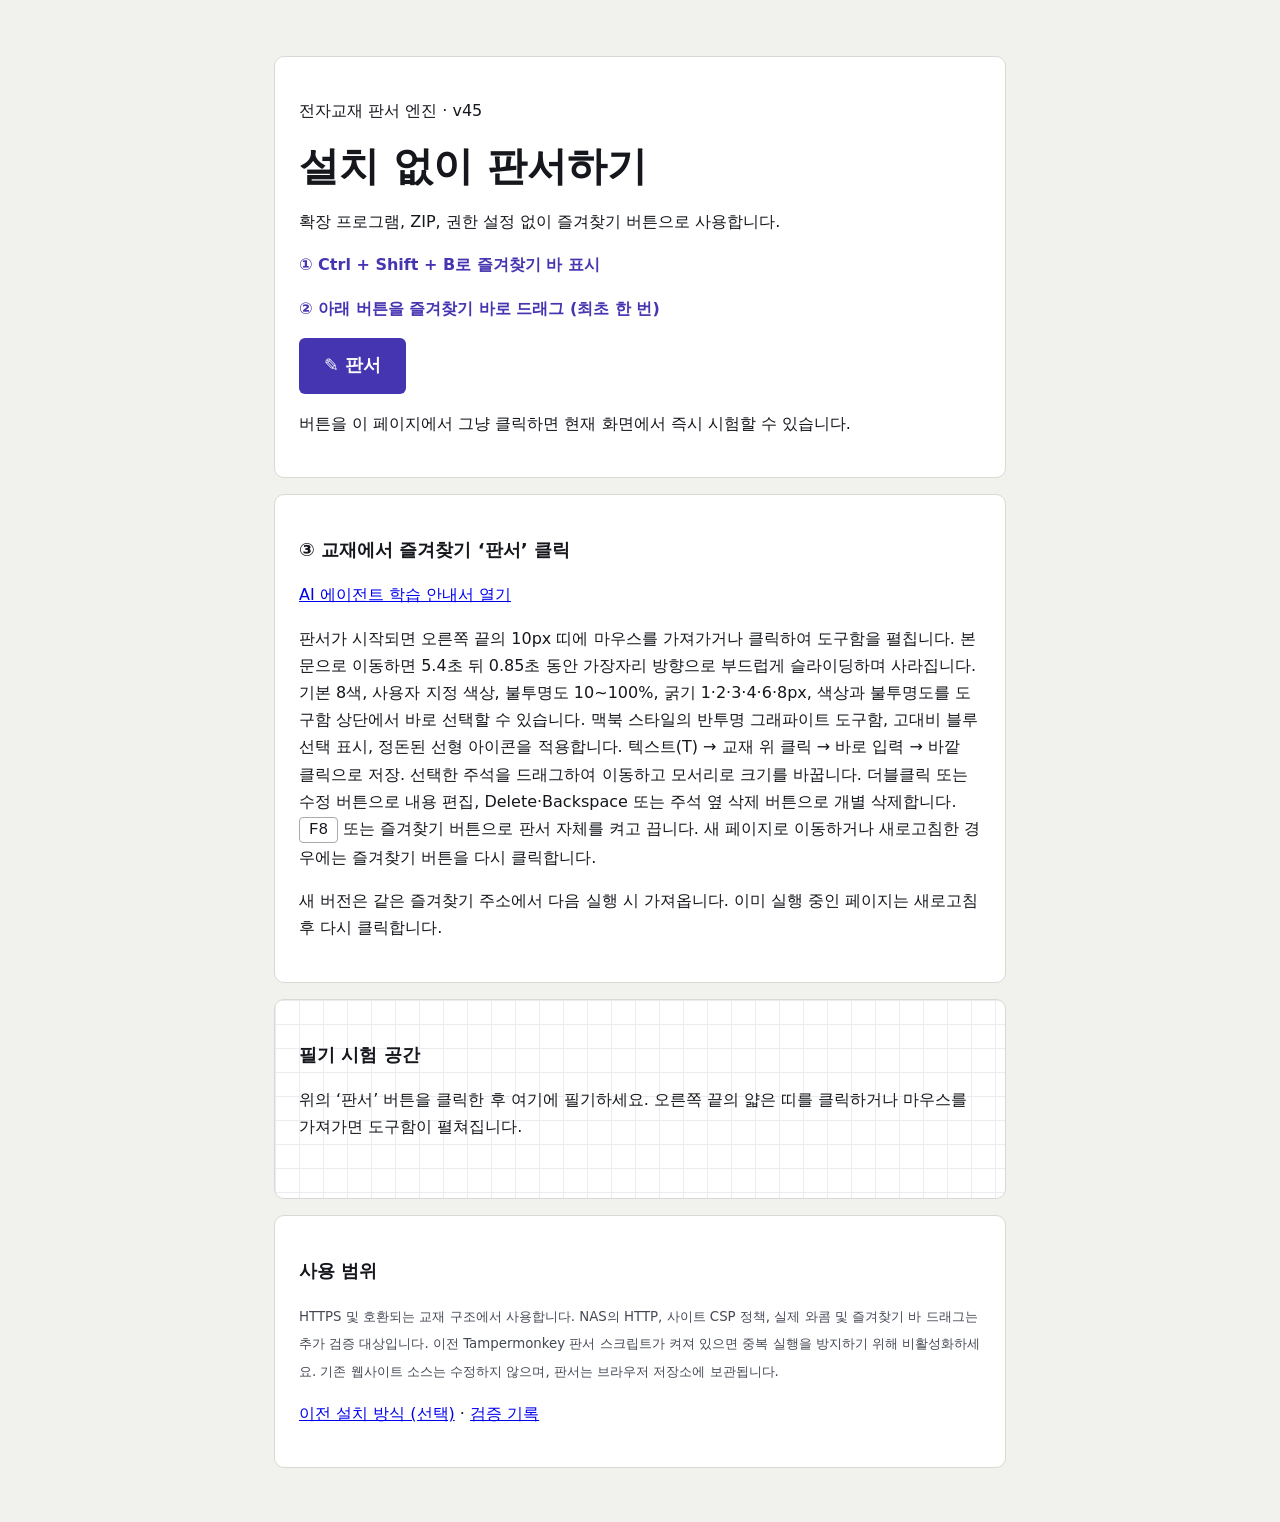
==== commit 45572312: "v45 direct in-place text annotation editing, movement and deletion" ====
--- a/install/index.html
+++ b/install/index.html
@@ -1,11 +1,11 @@
 <!doctype html>
 <html lang="ko"><head><meta charset="utf-8"><meta name="viewport" content="width=device-width,initial-scale=1"><title>전자교재 판서 · 설치 없이 사용</title>
 <style>*{box-sizing:border-box}body{margin:0;background:#f1f2ee;color:#15171c;font:16px/1.7 system-ui,sans-serif}main{max-width:780px;margin:auto;padding:40px 24px}section{background:white;border:1px solid #d9d9d4;border-radius:10px;padding:24px;margin:16px 0}h1{font-size:clamp(1.7rem,4vw,2.5rem);line-height:1.3;margin:0}h2{font-size:1.15rem}a.bookmark{display:inline-block;background:#4635b1;color:white;text-decoration:none;padding:13px 25px;border-radius:6px;font-weight:700;font-size:1.1rem;cursor:grab}a:focus-visible{outline:3px solid #b17b00;outline-offset:3px}kbd{border:1px solid #aaa;border-radius:4px;background:white;padding:3px 9px}.paper{min-height:200px;background-image:linear-gradient(#ececf0 1px,transparent 1px),linear-gradient(90deg,#ececf0 1px,transparent 1px);background-size:24px 24px}small{color:#454954}.hint{font-weight:600;color:#4635b1}</style></head><body><main>
-<section id="setup"><p>전자교재 판서 엔진 · v44</p><h1>설치 없이 판서하기</h1><p>확장 프로그램, ZIP, 권한 설정 없이 즐겨찾기 버튼으로 사용합니다.</p>
+<section id="setup"><p>전자교재 판서 엔진 · v45</p><h1>설치 없이 판서하기</h1><p>확장 프로그램, ZIP, 권한 설정 없이 즐겨찾기 버튼으로 사용합니다.</p>
 <p class="hint">① Ctrl + Shift + B로 즐겨찾기 바 표시</p><p class="hint">② 아래 버튼을 즐겨찾기 바로 드래그 (최초 한 번)</p>
 <p><a class="bookmark" draggable="true" href="javascript:(()=>{if(!window.isSecureContext||!/^https?:$/.test(location.protocol)){alert('HTTPS 교재에서 사용하세요.');return}if(window.__YJA_BOOKMARK_V1){window.__YJA_BOOKMARK_V1.toggle();return}if(document.getElementById('yja-bookmark-entry'))return;const s=document.createElement('script');s.id='yja-bookmark-entry';s.src='https://yuul-jung.github.io/textbook_handwirte_engine/install/annotation-bookmark.js?t='+Date.now();s.referrerPolicy='no-referrer';s.onload=()=>s.remove();s.onerror=()=>{s.remove();alert('판서 엔진을 불러올 수 없습니다. 네트워크 또는 사이트 보안 정책을 확인하세요.')};document.head.append(s)})();" title="즐겨찾기 바로 드래그하거나 현재 페이지에서 클릭하여 시험">✎ 판서</a></p>
 <p>버튼을 이 페이지에서 그냥 클릭하면 현재 화면에서 즉시 시험할 수 있습니다.</p></section>
-<section id="usage"><h2>③ 교재에서 즐겨찾기 ‘판서’ 클릭</h2><p><a href="https://yuul-jung.github.io/ai-agent-engineering/" target="_blank" rel="noopener">AI 에이전트 학습 안내서 열기</a></p><p>판서가 시작되면 오른쪽 끝의 10px 띠에 마우스를 가져가거나 클릭하여 도구함을 펼칩니다. 본문으로 이동하면 5.4초 뒤 0.85초 동안 가장자리 방향으로 부드럽게 슬라이딩하며 사라집니다. 기본 8색, 사용자 지정 색상, 불투명도 10~100%, 굵기 1·2·3·4·6·8px, 색상과 불투명도를 도구함 상단에서 바로 선택할 수 있습니다. 맥북 스타일의 반투명 그래파이트 도구함, 고대비 블루 선택 표시, 정돈된 선형 아이콘을 적용합니다. 텍스트 버튼으로 원하는 위치에 주석을 삽입하고, 편집 모드에서 선택한 뒤 Delete 또는 선택 삭제 버튼으로 지울 수 있습니다. <kbd>F8</kbd> 또는 즐겨찾기 버튼으로 판서 자체를 켜고 끕니다. 새 페이지로 이동하거나 새로고침한 경우에는 즐겨찾기 버튼을 다시 클릭합니다.</p><p>새 버전은 같은 즐겨찾기 주소에서 다음 실행 시 가져옵니다. 이미 실행 중인 페이지는 새로고침 후 다시 클릭합니다.</p></section>
+<section id="usage"><h2>③ 교재에서 즐겨찾기 ‘판서’ 클릭</h2><p><a href="https://yuul-jung.github.io/ai-agent-engineering/" target="_blank" rel="noopener">AI 에이전트 학습 안내서 열기</a></p><p>판서가 시작되면 오른쪽 끝의 10px 띠에 마우스를 가져가거나 클릭하여 도구함을 펼칩니다. 본문으로 이동하면 5.4초 뒤 0.85초 동안 가장자리 방향으로 부드럽게 슬라이딩하며 사라집니다. 기본 8색, 사용자 지정 색상, 불투명도 10~100%, 굵기 1·2·3·4·6·8px, 색상과 불투명도를 도구함 상단에서 바로 선택할 수 있습니다. 맥북 스타일의 반투명 그래파이트 도구함, 고대비 블루 선택 표시, 정돈된 선형 아이콘을 적용합니다. 텍스트(T) → 교재 위 클릭 → 바로 입력 → 바깥 클릭으로 저장. 선택한 주석을 드래그하여 이동하고 모서리로 크기를 바꿉니다. 더블클릭 또는 수정 버튼으로 내용 편집, Delete·Backspace 또는 주석 옆 삭제 버튼으로 개별 삭제합니다. <kbd>F8</kbd> 또는 즐겨찾기 버튼으로 판서 자체를 켜고 끕니다. 새 페이지로 이동하거나 새로고침한 경우에는 즐겨찾기 버튼을 다시 클릭합니다.</p><p>새 버전은 같은 즐겨찾기 주소에서 다음 실행 시 가져옵니다. 이미 실행 중인 페이지는 새로고침 후 다시 클릭합니다.</p></section>
 <section id="paper" class="paper"><h2>필기 시험 공간</h2><p>위의 ‘판서’ 버튼을 클릭한 후 여기에 필기하세요. 오른쪽 끝의 얇은 띠를 클릭하거나 마우스를 가져가면 도구함이 펼쳐집니다.</p></section>
-<section id="notes"><h2>사용 범위</h2><p><small>HTTPS 및 호환되는 교재 구조에서 사용합니다. NAS의 HTTP, 사이트 CSP 정책, 실제 와콤 및 즐겨찾기 바 드래그는 추가 검증 대상입니다. 이전 Tampermonkey 판서 스크립트가 켜져 있으면 중복 실행을 방지하기 위해 비활성화하세요. 기존 웹사이트 소스는 수정하지 않으며, 판서는 브라우저 저장소에 보관됩니다.</small></p><p><a href="./legacy.html">이전 설치 방식 (선택)</a> · <a href="https://github.com/Yuul-Jung/textbook_handwirte_engine/blob/main/VALIDATION_BOOKMARK_v44.md">검증 기록</a></p></section>
+<section id="notes"><h2>사용 범위</h2><p><small>HTTPS 및 호환되는 교재 구조에서 사용합니다. NAS의 HTTP, 사이트 CSP 정책, 실제 와콤 및 즐겨찾기 바 드래그는 추가 검증 대상입니다. 이전 Tampermonkey 판서 스크립트가 켜져 있으면 중복 실행을 방지하기 위해 비활성화하세요. 기존 웹사이트 소스는 수정하지 않으며, 판서는 브라우저 저장소에 보관됩니다.</small></p><p><a href="./legacy.html">이전 설치 방식 (선택)</a> · <a href="https://github.com/Yuul-Jung/textbook_handwirte_engine/blob/main/VALIDATION_BOOKMARK_v45.md">검증 기록</a></p></section>
 </main></body></html>
